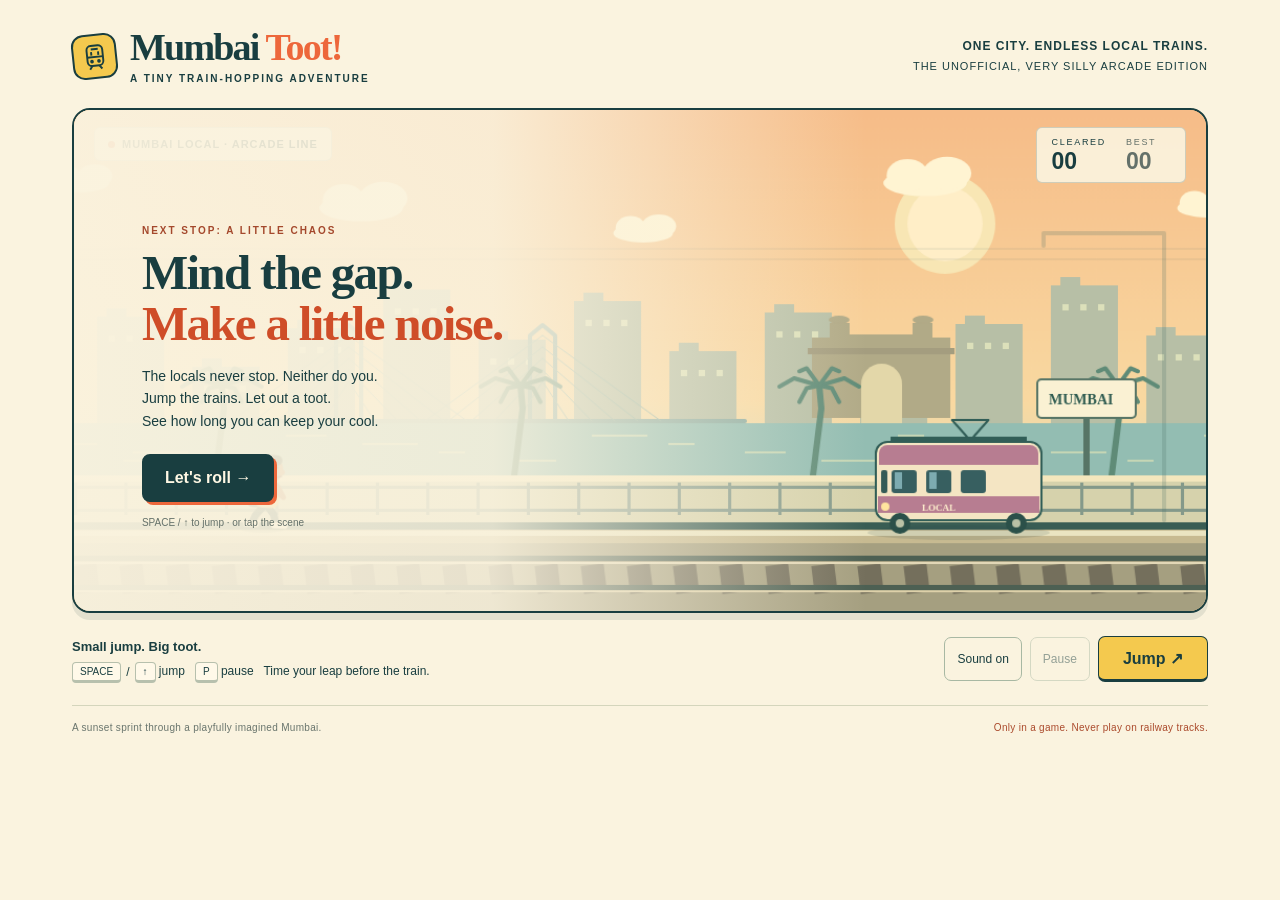
==== Mumbai-Toot.html @ 5367c773 "Publish Mumbai Toot browser game" ====
<!doctype html>
<html lang="en"><head><meta charset="utf-8"><meta name="viewport" content="width=device-width,initial-scale=1,viewport-fit=cover"><meta name="theme-color" content="#193e40"><title>Mumbai Toot! — A tiny train-hopping adventure</title><style>:root{--ink:#193e40;--paper:#faf3df;--orange:#ed673b;--muted:#64716a;--line:#d4d5bc}*{box-sizing:border-box}body{margin:0;background:var(--paper);color:var(--ink);font-family:Trebuchet MS,Arial,sans-serif}button{font:inherit;cursor:pointer;touch-action:manipulation}button:focus-visible,canvas:focus-visible{outline:3px solid #e35426;outline-offset:4px}.shell{max-width:1200px;margin:auto;padding:28px 32px 22px}.masthead{display:flex;align-items:center;justify-content:space-between;gap:20px;margin-bottom:24px}.brand{display:flex;align-items:center;gap:13px}.brand-icon{width:45px;height:45px;border:2px solid var(--ink);border-radius:12px;display:grid;place-items:center;transform:rotate(-6deg);background:#f4c94e}.brand-icon svg{width:28px;height:28px}h1{font:900 clamp(26px,3vw,38px)/1 Georgia,serif;letter-spacing:-1.8px;margin:0}h1 span{color:var(--orange)}.eyebrow{font-size:10px;letter-spacing:2px;font-weight:bold;margin:7px 0 0;text-transform:uppercase}.edition{text-align:right;font-size:11px;letter-spacing:1px;line-height:1.7}.edition strong{display:block;font-size:12px}.stage{position:relative;overflow:hidden;border:2px solid var(--ink);border-radius:18px;background:#f8c994;box-shadow:0 7px 0 #193e401a;aspect-ratio:1080/480;isolation:isolate}canvas{width:100%;height:100%;display:block;touch-action:none}.hud{position:absolute;inset:17px 20px auto;display:flex;align-items:start;justify-content:space-between;gap:10px;pointer-events:none}.route{font-size:11px;font-weight:bold;letter-spacing:1px;background:#faf3dfe8;border:1px solid #193e4030;border-radius:6px;padding:10px 13px}.dot{display:inline-block;width:7px;height:7px;border-radius:50%;background:#e6663b;margin-right:7px}.scores{display:flex;gap:20px;background:#faf3dfe8;padding:9px 15px;border:1px solid #193e4030;border-radius:6px}.scores div{display:grid;gap:3px;min-width:44px}.scores small{font-size:9px;letter-spacing:1.7px}.scores b{font:800 23px/1 Trebuchet MS,sans-serif;font-variant-numeric:tabular-nums}.scores .best{color:#64716a}.overlay{position:absolute;inset:0;display:flex;align-items:center;padding:65px 6% 30px;background:linear-gradient(90deg,#faf3dff2 0%,#faf3dfdb 37%,#faf3df00 70%)}.overlay[hidden]{display:none}.intro{max-width:450px}.kicker{font-size:10px;letter-spacing:2px;font-weight:bold;text-transform:uppercase;color:#a4482c;margin:0 0 12px}.intro h2{font:900 clamp(26px,4.1vw,49px)/1.04 Georgia,serif;letter-spacing:-1.7px;margin:0 0 15px}.intro h2 em{font-style:normal;color:#cf4d28}.intro p{font-size:14px;line-height:1.6;max-width:305px;margin:0 0 22px}.primary{border:2px solid var(--ink);color:#fff8e4;background:var(--ink);padding:13px 21px;border-radius:8px;font-weight:bold;box-shadow:3px 3px 0 #ed673b;min-height:48px}.primary:hover{background:#285558;transform:translateY(-1px)}.primary:active{transform:translate(2px,2px);box-shadow:1px 1px 0 #ed673b}.hint{font-size:10px!important;color:#64716a;margin:13px 0 0!important}.below{display:flex;justify-content:space-between;align-items:center;gap:16px;margin-top:22px}.how{font-size:12px;line-height:1.9}.how strong{font-size:13px}.keys{display:inline-flex;gap:5px;align-items:center}kbd{font:10px Trebuchet MS,sans-serif;background:#fff9e9;border:1px solid #b7c0ad;border-bottom-width:3px;border-radius:4px;padding:3px 7px}.controls{display:flex;gap:8px;align-items:center}.utility{border:1px solid #a8b8a3;background:transparent;color:var(--ink);border-radius:7px;padding:10px 12px;min-height:44px;font-size:12px}.utility:hover{background:#e7e8d3}button:disabled{opacity:.45;cursor:default}.jump{padding:11px 24px;border:1px solid var(--ink);border-bottom-width:3px;background:#f4c94e;border-radius:7px;min-height:46px;color:var(--ink);font-weight:bold}.jump:active{border-bottom-width:1px;transform:translateY(2px)}footer{display:flex;justify-content:space-between;border-top:1px solid var(--line);padding-top:16px;margin-top:22px;color:#69756d;font-size:10px;letter-spacing:.3px}#announcement{position:absolute;left:-9999px}.badge{color:#ab4b2d}.mobile-note{display:none}@media(max-width:650px){.shell{padding:18px 13px}.masthead{margin-bottom:17px}.edition{display:none}.brand-icon{width:36px;height:36px}.stage{aspect-ratio:1080/680;border-radius:12px}.hud{inset:9px 10px auto}.route{font-size:8px;padding:7px}.scores{gap:9px;padding:6px 8px}.scores small{font-size:7px}.scores b{font-size:17px}.scores div{min-width:28px}.intro h2{font-size:26px;letter-spacing:-1px;margin-bottom:8px}.intro p{font-size:11px;max-width:210px;line-height:1.4;margin-bottom:10px}.overlay{padding:48px 5% 15px}.kicker{font-size:8px;margin-bottom:6px}.primary{padding:8px 13px;min-height:44px;font-size:12px}.hint{display:none}.below{align-items:flex-start;flex-direction:column;margin-top:17px;gap:11px}.controls{width:100%}.jump{margin-left:auto}.how{font-size:11px}.how strong{font-size:12px}.mobile-note{display:inline}footer{line-height:1.7;gap:18px;margin-top:17px}.eyebrow{font-size:8px}}@media(max-height:520px) and (orientation:landscape){.shell{padding:10px 20px}.masthead{display:none}.stage{max-height:calc(100dvh - 87px);width:auto;aspect-ratio:1080/480;margin:auto}.below{margin-top:9px}.how{font-size:10px}footer{display:none}}</style></head>
<body><main class="shell">
<header class="masthead"><div class="brand"><div class="brand-icon" aria-hidden="true"><svg viewBox="0 0 32 32" fill="none" stroke="currentColor" stroke-width="2.2"><rect x="7" y="3" width="18" height="23" rx="5"/><path d="M7 16h18M12 26l-3 4m11-4 3 4M12 7h8M12 10v4m8-4v4"/><circle cx="12" cy="21" r="1"/><circle cx="20" cy="21" r="1"/></svg></div><div><h1>Mumbai <span>Toot!</span></h1><p class="eyebrow">A tiny train-hopping adventure</p></div></div><div class="edition"><strong>ONE CITY. ENDLESS LOCAL TRAINS.</strong>THE UNOFFICIAL, VERY SILLY ARCADE EDITION</div></header>
<section class="stage" aria-label="Mumbai Toot game"><canvas id="game" width="1080" height="480" tabindex="0" aria-label="Side-scrolling game. Press Space or Up to jump over incoming trains. P pauses."></canvas>
<div class="hud"><div class="route"><span class="dot"></span>MUMBAI LOCAL · ARCADE LINE</div><div class="scores"><div><small>CLEARED</small><b id="score">00</b></div><div class="best"><small>BEST</small><b id="best">00</b></div></div></div>
<div class="overlay" id="overlay"><div class="intro"><div class="kicker" id="kicker">Next stop: a little chaos</div><h2 id="heading">Mind the gap.<br><em>Make a little noise.</em></h2><p id="message">The locals never stop. Neither do you.<br>Jump the trains. Let out a toot.<br>See how long you can keep your cool.</p><button id="start" class="primary">Let's roll →</button><p class="hint">SPACE / ↑ to jump · or tap the scene</p></div></div></section>
<div class="below"><div class="how"><strong>Small jump. Big toot.</strong><br><span class="keys"><kbd>SPACE</kbd> / <kbd>↑</kbd></span> jump &nbsp; <kbd>P</kbd> pause &nbsp; <span class="mobile-note">Tap to play. </span>Time your leap before the train.</div><div class="controls"><button id="sound" class="utility" aria-pressed="true">Sound on</button><button id="pause" class="utility" disabled>Pause</button><button id="jump" class="jump">Jump ↗</button></div></div>
<footer><span>A sunset sprint through a playfully imagined Mumbai.</span><span class="badge">Only in a game. Never play on railway tracks.</span></footer><p id="announcement" aria-live="polite"></p>
</main><script id="engine">var MumbaiEngine = (() => {
  const GROUND = 400;
  function create(){return {mode:'ready',y:GROUND,vy:0,time:0,distance:0,speed:360,trains:[],spawn:0.7,cleared:0,jumps:0};}
  function start(s){Object.assign(s,create(),{mode:'playing'});}
  function jump(s){if(s.mode!=='playing'||s.y<GROUND)return false;s.vy=-800;s.y=GROUND-0.01;s.jumps++;return true;}
  function pause(s){if(s.mode==='playing')s.mode='paused';else if(s.mode==='paused')s.mode='playing';}
  function step(s,dt,rng=Math.random){
    if(s.mode!=='playing')return;
    dt=Math.min(0.1,Math.max(0,dt));
    while(dt>0&&s.mode==='playing'){
      const d=Math.min(dt,1/120);dt-=d;s.time+=d;s.speed=Math.min(580,360+s.time*2.5);s.distance+=s.speed*d;
      s.vy+=1900*d;s.y=Math.min(GROUND,s.y+s.vy*d);if(s.y===GROUND)s.vy=0;
      s.spawn-=d;if(s.spawn<=0){s.trains.push({x:1130,w:128+rng()*22,h:82,passed:false,tint:Math.floor(rng()*3)});s.spawn=1.6+rng()*0.65;}
      for(const t of s.trains){t.x-=s.speed*d;
        if(t.x+10<195&&t.x+t.w-10>166&&s.y-8>GROUND-t.h&&s.y-48<GROUND-4){s.mode='over';break;}
        if(!t.passed&&t.x+t.w<164){t.passed=true;s.cleared++;}
      }
      s.trains=s.trains.filter(t=>t.x+t.w>-60);
    }
  }
  return {GROUND,create,start,jump,pause,step};
})();</script><script>'use strict';
(() => {
const $=id=>document.getElementById(id),canvas=$('game'),ctx=canvas.getContext('2d'),E=MumbaiEngine,s=E.create();
let best=0,sound=true,audio=null,last=0,clock=0,tootAge=10,lastScore=0;
try{best=Math.max(0,Number(localStorage.getItem('mumbai-toot-best'))||0);sound=localStorage.getItem('mumbai-toot-sound')!=='off';}catch{}
$('best').textContent=String(best).padStart(2,'0');
function rr(x,y,w,h,r,fill,stroke){ctx.beginPath();ctx.roundRect(x,y,w,h,r);if(fill){ctx.fillStyle=fill;ctx.fill();}if(stroke){ctx.strokeStyle=stroke;ctx.lineWidth=2;ctx.stroke();}}
function rect(x,y,w,h,c){ctx.fillStyle=c;ctx.fillRect(x,y,w,h);}
function line(p,c,w=2){ctx.beginPath();ctx.moveTo(...p[0]);for(let i=1;i<p.length;i++)ctx.lineTo(...p[i]);ctx.strokeStyle=c;ctx.lineWidth=w;ctx.lineCap='round';ctx.lineJoin='round';ctx.stroke();}
function ellipse(x,y,rx,ry,c){ctx.fillStyle=c;ctx.beginPath();ctx.ellipse(x,y,rx,ry,0,0,Math.PI*2);ctx.fill();}
function text(str,x,y,size,c,font='Trebuchet MS'){ctx.font=`bold ${size}px ${font}`;ctx.fillStyle=c;ctx.fillText(str,x,y);}
function soundUI(){$('sound').textContent=sound?'Sound on':'Sound off';$('sound').setAttribute('aria-pressed',String(sound));}soundUI();
function unlock(){if(!sound)return;try{audio=audio||new(window.AudioContext||window.webkitAudioContext)();if(audio.state==='suspended')audio.resume().catch(()=>{});}catch{}}
function beep(kind){if(!sound)return;unlock();if(!audio)return;try{const n=audio.currentTime,o=audio.createOscillator(),g=audio.createGain();o.connect(g);g.connect(audio.destination);
if(kind==='jump'){o.type='triangle';o.frequency.setValueAtTime(310+Math.random()*80,n);o.frequency.exponentialRampToValueAtTime(105,n+.17);o.frequency.setValueAtTime(160,n+.18);o.frequency.exponentialRampToValueAtTime(75,n+.26);g.gain.setValueAtTime(.0001,n);g.gain.exponentialRampToValueAtTime(.23,n+.018);g.gain.exponentialRampToValueAtTime(.0001,n+.29);o.start(n);o.stop(n+.3);}else{o.type='sine';o.frequency.setValueAtTime(kind==='score'?640:180,n);o.frequency.exponentialRampToValueAtTime(kind==='score'?960:60,n+.16);g.gain.setValueAtTime(.1,n);g.gain.exponentialRampToValueAtTime(.0001,n+.2);o.start(n);o.stop(n+.21);}}catch{}}
function showOverlay(kind){const ready=kind==='ready',paused=kind==='paused';$('overlay').hidden=false;$('kicker').textContent=ready?'Next stop: a little chaos':paused?'Taking a breather':'That was a close commute';$('heading').innerHTML=ready?'Mind the gap.<br><em>Make a little noise.</em>':paused?'Hold that <em>toot.</em>':'End of the <em>line!</em>';$('message').innerHTML=ready?'The locals never stop. Neither do you.<br>Jump the trains. Let out a toot.<br>See how long you can keep your cool.':paused?'Your train-hopping adventure is paused.<br>Ready when you are.':`You cleared <strong>${s.cleared}</strong> train${s.cleared===1?'':'s'}. ${s.cleared&&s.cleared>=best?'A new personal best!':'There’s always another local.'}<br>Try jumping just before the train reaches you.`;$('start').textContent=ready?"Let's roll →":paused?'Keep rolling →':'One more ride ↻';}
function sync(){$('pause').disabled=s.mode==='ready'||s.mode==='over';$('pause').textContent=s.mode==='paused'?'Resume':'Pause';$('jump').disabled=s.mode==='paused';if(s.mode==='playing')$('overlay').hidden=true;else showOverlay(s.mode);$('score').textContent=String(s.cleared).padStart(2,'0');}
function start(){unlock();E.start(s);tootAge=10;lastScore=0;sync();$('announcement').textContent='Run started. Jump over the trains.';canvas.focus({preventScroll:true});}
function jump(){unlock();if(s.mode==='ready'||s.mode==='over'){start();return;}if(E.jump(s)){tootAge=0;beep('jump');}}
function pause(){E.pause(s);sync();}
$('start').addEventListener('click',()=>{if(s.mode==='paused'){pause();canvas.focus({preventScroll:true});}else start();});
$('jump').addEventListener('pointerdown',e=>{e.preventDefault();jump();});$('jump').addEventListener('click',e=>{if(e.detail===0)jump();});
canvas.addEventListener('pointerdown',e=>{e.preventDefault();jump();canvas.focus({preventScroll:true});});$('pause').addEventListener('click',pause);
$('sound').addEventListener('click',()=>{sound=!sound;soundUI();if(sound){unlock();beep('score');}try{localStorage.setItem('mumbai-toot-sound',sound?'on':'off');}catch{}});
document.addEventListener('keydown',e=>{if(e.target.closest?.('button'))return;if(['Space','ArrowUp','KeyW'].includes(e.code)){e.preventDefault();if(!e.repeat)jump();}else if(['KeyP','Escape'].includes(e.code)&&!e.repeat){e.preventDefault();pause();}});
document.addEventListener('visibilitychange',()=>{if(document.hidden&&s.mode==='playing'){E.pause(s);sync();}});window.addEventListener('blur',()=>{if(s.mode==='playing'){E.pause(s);sync();}});
function cloud(x,y,k){ctx.save();ctx.translate(x,y);ctx.scale(k,k);ellipse(0,0,38,12,'#fff4d2');ellipse(20,-9,22,15,'#fff4d2');ellipse(-16,-7,19,15,'#fff4d2');ctx.restore();}
function skyline(offset){const wash=ctx.createLinearGradient(0,0,0,400);wash.addColorStop(0,'#f6bc88');wash.addColorStop(.7,'#f9d9a1');wash.addColorStop(1,'#d2dbc2');rect(0,0,1080,480,wash);ellipse(831,109,48,48,'#f8e6b4');ellipse(831,109,36,36,'#ffeec7');
for(let i=0;i<5;i++)cloud(((i*269+115-offset*.025)%1400+1400)%1400-110,70+(i%3)*24,.75+(i%2)*.3);
for(let i=-1;i<18;i++){const x=((i*91-offset*.11)%1600+1600)%1600-160,h=55+((i+20)*37%85);rect(x,302-h,64,h,'#b7bfa6');rect(x+9,294-h,19,9,'#b7bfa6');for(let j=0;j<3;j++)rect(x+11+j*17,320-h,6,6,'#dce0ba');}
// Gateway-inspired silhouette beside the sea.
const gx=704-(offset*.055%1500);ctx.fillStyle='#b1aa87';ctx.beginPath();ctx.moveTo(gx,295);ctx.lineTo(gx,218);ctx.lineTo(gx+17,218);ctx.lineTo(gx+17,204);ctx.lineTo(gx+36,204);ctx.lineTo(gx+36,215);ctx.lineTo(gx+96,215);ctx.lineTo(gx+96,204);ctx.lineTo(gx+115,204);ctx.lineTo(gx+115,218);ctx.lineTo(gx+132,218);ctx.lineTo(gx+132,295);ctx.closePath();ctx.fill();rr(gx+47,243,39,62,[20,20,0,0],'#e3d7a9');rect(gx-4,228,140,6,'#a49d7f');ellipse(gx+26,201,10,4,'#b1aa87');ellipse(gx+106,201,10,4,'#b1aa87');
// Sea Link-inspired cable bridge in the distant scenery.
const bx=80-(offset*.07%1500);line([[bx,298],[bx+560,298]],'#8baba1',4);for(const tx of [bx+170,bx+355]){line([[tx,297],[tx,216],[tx+12,206],[tx+24,216],[tx+24,297]],'#8baba1',4);for(let j=0;j<5;j++)line([[tx+12,216+j*11],[tx-100+j*22,298]],'#98b5a5',1);for(let j=0;j<5;j++)line([[tx+12,216+j*11],[tx+125-j*22,298]],'#98b5a5',1);}
rect(0,300,1080,52,'#93bdb2');for(let i=0;i<20;i++){const x=((i*73-offset*.15)%1250+1250)%1250-90;rect(x,311+(i%4)*8,25+(i%3)*14,2,'#c5d6b5');}
for(let i=0;i<5;i++){const x=((i*285-offset*.25)%1550+1550)%1550-150;line([[x,350],[x+8,286],[x+6,264]],'#5f8b77',6);for(let j=0;j<6;j++){const a=j*Math.PI/3;line([[x+6,264],[x+6+Math.cos(a)*24,257+Math.sin(a)*11],[x+6+Math.cos(a)*38,265+Math.sin(a)*17]],'#5f8b77',4);}}
rect(0,350,1080,45,'#d6d2ac');rect(0,350,1080,6,'#f4e7bd');for(let i=-1;i<30;i++){const x=i*48-(offset*.65%48);rect(x,357,3,31,'#84998a');}rect(0,360,1080,3,'#84998a');rect(0,382,1080,3,'#84998a');const sx=((950-offset*.45)%1700+1700)%1700;rect(sx+13,280,6,70,'#577566');rr(sx-31,258,94,37,4,'#faf1d3','#577566');text('MUMBAI',sx-20,282,14,'#315d52');
const pole=((1040-offset*.55)%1300+1300)%1300;line([[pole,393],[pole,118],[pole-115,118],[pole-115,130]],'#486f6538',4);line([[0,133],[1080,133]],'#486f6528',1);line([[0,143],[1080,143]],'#486f6528',1);
rect(0,395,1080,85,'#c7ba91');rect(0,395,1080,7,'#395d54');rect(0,403,1080,5,'#eae4c1');rect(0,415,1080,65,'#a59f80');for(let i=-1;i<32;i++){const x=i*44-(offset%44);ctx.save();ctx.translate(x,442);ctx.rotate(-.12);rect(0,-5,22,27,'#746f5c');ctx.restore();}rect(0,427,1080,5,'#4d6053');rect(0,433,1080,2,'#e2d7b6');rect(0,455,1080,5,'#4d6053');rect(0,460,1080,2,'#ddd0a9');}
function train(t){const x=t.x,w=t.w,y=400-t.h,c=['#b77d91','#4b8d86','#d98b46'][t.tint||0];ellipse(x+w/2,405,w*.55,7,'#193e4020');rr(x,y,w,t.h-7,11,'#f4e5c3','#315e57');rr(x+3,y+3,w-6,19,[8,8,0,0],c);rect(x+2,y+52,w-4,16,c);for(let i=0;i<3;i++)rr(x+15+i*33,y+27,24,22,3,'#375f60');rect(x+18,y+29,7,16,'#7dabb0');rect(x+51,y+29,7,16,'#7dabb0');rr(x+5,y+27,6,22,2,'#345b56');ellipse(x+9,y+62,4,4,'#ffe49e');rect(x+14,y-5,w-28,5,'#315e57');line([[x+w*.55,y-5],[x+w*.46,y-21],[x+w*.68,y-21],[x+w*.59,y-5]],'#315e57',2);for(const xx of [x+23,x+w-24]){ellipse(xx,396,10,10,'#2b5049');ellipse(xx,396,4,4,'#b9c1a6');}text('LOCAL',x+44,y+66,9,'#fff0ce');}
function player(){const air=s.y<399.9,run=s.mode==='playing'?Math.sin(s.time*19):Math.sin(clock*3)*.2;ellipse(180,401,air?14:22,4,air?'#193e4018':'#193e4033');ctx.save();ctx.translate(180,s.y);ctx.rotate(air?-.13:.06);line([[0,-21],[-8-(air?7:run*8),-11],[-11-(air?9:run*10),-3]],'#244b4b',7);line([[3,-21],[10+(air?6:run*8),-13],[13+(air?3:run*11),-3]],'#244b4b',7);rr(-19-(air?9:run*10),-6,15,6,3,'#fff5d7');rr(8+(air?3:run*11),-6,16,6,3,'#fff5d7');rr(-16,-43,13,23,5,'#417c70','#244f49');rr(-9,-43,23,24,7,'#f2b43f');line([[8,-38],[air?19:18,-30],[air?25:12,-40]],'#ab6641',5);line([[-5,-38],[-15,-28],[-20,-32]],'#ab6641',5);ctx.fillStyle='#e05b39';ctx.beginPath();ctx.moveTo(-5,-44);ctx.lineTo(-29-Math.sin(clock*15)*3,-49);ctx.lineTo(-23,-39);ctx.closePath();ctx.fill();rr(-6,-47,14,6,2,'#e05b39');ellipse(4,-56,12,13,'#b9764a');ellipse(14,-54,4,3,'#b9764a');rr(-8,-70,23,10,5,'#273f3a');rect(-8,-62,7,7,'#273f3a');ellipse(10,-58,1.5,1.8,'#213f39');line([[11,-49],[15,-50]],'#753e2d',1.5);ctx.restore();
if(tootAge<.55){ctx.save();ctx.globalAlpha=1-tootAge/.55;const x=118-tootAge*35,y=s.y-31-tootAge*45;for(let i=0;i<3;i++)ellipse(x-i*11,y+i*6,9+i*2,7+i*2,'#f0cf7b');ctx.translate(x-42,y-23);ctx.rotate(-.16);text('toot!',0,0,23,'#ba4c2e','Georgia');ctx.restore();}}
function draw(){ctx.clearRect(0,0,1080,480);skyline(s.distance);if(s.mode==='ready')train({x:765,w:158,h:82,tint:0});for(const t of s.trains)train(t);player();if(s.mode==='playing'&&s.trains.some(t=>t.x>1000)){rr(1011,211,43,29,5,'#f8edcc');text('←',1020,233,24,'#b14f30');}if(s.mode==='over')text('OOPS!',144,s.y-91,22,'#ac482c','Georgia');}
function frame(now){const dt=last?Math.min((now-last)/1000,.05):0;last=now;const prev=s.mode;if(s.mode!=='paused'){clock+=dt;tootAge+=dt;}E.step(s,dt);if(s.cleared!==lastScore){lastScore=s.cleared;$('score').textContent=String(s.cleared).padStart(2,'0');beep('score');}if(prev==='playing'&&s.mode==='over'){beep('crash');if(s.cleared>best){best=s.cleared;$('best').textContent=String(best).padStart(2,'0');try{localStorage.setItem('mumbai-toot-best',String(best));}catch{}}sync();$('announcement').textContent=`Run over. ${s.cleared} trains cleared. Play again to retry.`;}draw();requestAnimationFrame(frame);}
window.mumbaiToot={snapshot:()=>({...s,trains:s.trains.map(t=>({...t})),best,sound,audioState:audio?.state||'not-started'})};sync();requestAnimationFrame(frame);
})();</script></body></html>
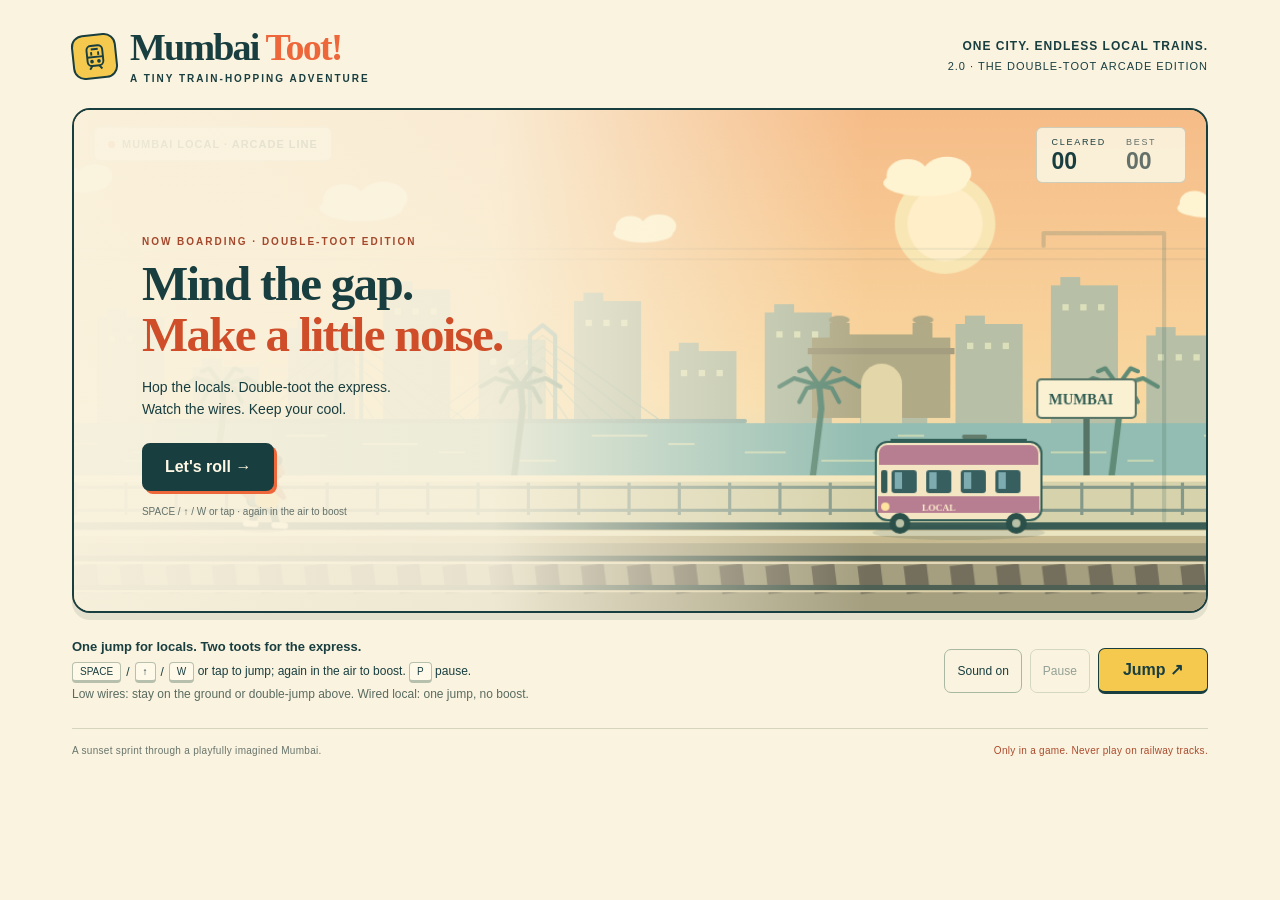
==== commit 90f6ad46: "[verified] feat: add double toots, live wires and long express trains" ====
--- a/Mumbai-Toot.html
+++ b/Mumbai-Toot.html
@@ -1,38 +1,97 @@
 <!doctype html>
-<html lang="en"><head><meta charset="utf-8"><meta name="viewport" content="width=device-width,initial-scale=1,viewport-fit=cover"><meta name="theme-color" content="#193e40"><title>Mumbai Toot! — A tiny train-hopping adventure</title><style>:root{--ink:#193e40;--paper:#faf3df;--orange:#ed673b;--muted:#64716a;--line:#d4d5bc}*{box-sizing:border-box}body{margin:0;background:var(--paper);color:var(--ink);font-family:Trebuchet MS,Arial,sans-serif}button{font:inherit;cursor:pointer;touch-action:manipulation}button:focus-visible,canvas:focus-visible{outline:3px solid #e35426;outline-offset:4px}.shell{max-width:1200px;margin:auto;padding:28px 32px 22px}.masthead{display:flex;align-items:center;justify-content:space-between;gap:20px;margin-bottom:24px}.brand{display:flex;align-items:center;gap:13px}.brand-icon{width:45px;height:45px;border:2px solid var(--ink);border-radius:12px;display:grid;place-items:center;transform:rotate(-6deg);background:#f4c94e}.brand-icon svg{width:28px;height:28px}h1{font:900 clamp(26px,3vw,38px)/1 Georgia,serif;letter-spacing:-1.8px;margin:0}h1 span{color:var(--orange)}.eyebrow{font-size:10px;letter-spacing:2px;font-weight:bold;margin:7px 0 0;text-transform:uppercase}.edition{text-align:right;font-size:11px;letter-spacing:1px;line-height:1.7}.edition strong{display:block;font-size:12px}.stage{position:relative;overflow:hidden;border:2px solid var(--ink);border-radius:18px;background:#f8c994;box-shadow:0 7px 0 #193e401a;aspect-ratio:1080/480;isolation:isolate}canvas{width:100%;height:100%;display:block;touch-action:none}.hud{position:absolute;inset:17px 20px auto;display:flex;align-items:start;justify-content:space-between;gap:10px;pointer-events:none}.route{font-size:11px;font-weight:bold;letter-spacing:1px;background:#faf3dfe8;border:1px solid #193e4030;border-radius:6px;padding:10px 13px}.dot{display:inline-block;width:7px;height:7px;border-radius:50%;background:#e6663b;margin-right:7px}.scores{display:flex;gap:20px;background:#faf3dfe8;padding:9px 15px;border:1px solid #193e4030;border-radius:6px}.scores div{display:grid;gap:3px;min-width:44px}.scores small{font-size:9px;letter-spacing:1.7px}.scores b{font:800 23px/1 Trebuchet MS,sans-serif;font-variant-numeric:tabular-nums}.scores .best{color:#64716a}.overlay{position:absolute;inset:0;display:flex;align-items:center;padding:65px 6% 30px;background:linear-gradient(90deg,#faf3dff2 0%,#faf3dfdb 37%,#faf3df00 70%)}.overlay[hidden]{display:none}.intro{max-width:450px}.kicker{font-size:10px;letter-spacing:2px;font-weight:bold;text-transform:uppercase;color:#a4482c;margin:0 0 12px}.intro h2{font:900 clamp(26px,4.1vw,49px)/1.04 Georgia,serif;letter-spacing:-1.7px;margin:0 0 15px}.intro h2 em{font-style:normal;color:#cf4d28}.intro p{font-size:14px;line-height:1.6;max-width:305px;margin:0 0 22px}.primary{border:2px solid var(--ink);color:#fff8e4;background:var(--ink);padding:13px 21px;border-radius:8px;font-weight:bold;box-shadow:3px 3px 0 #ed673b;min-height:48px}.primary:hover{background:#285558;transform:translateY(-1px)}.primary:active{transform:translate(2px,2px);box-shadow:1px 1px 0 #ed673b}.hint{font-size:10px!important;color:#64716a;margin:13px 0 0!important}.below{display:flex;justify-content:space-between;align-items:center;gap:16px;margin-top:22px}.how{font-size:12px;line-height:1.9}.how strong{font-size:13px}.keys{display:inline-flex;gap:5px;align-items:center}kbd{font:10px Trebuchet MS,sans-serif;background:#fff9e9;border:1px solid #b7c0ad;border-bottom-width:3px;border-radius:4px;padding:3px 7px}.controls{display:flex;gap:8px;align-items:center}.utility{border:1px solid #a8b8a3;background:transparent;color:var(--ink);border-radius:7px;padding:10px 12px;min-height:44px;font-size:12px}.utility:hover{background:#e7e8d3}button:disabled{opacity:.45;cursor:default}.jump{padding:11px 24px;border:1px solid var(--ink);border-bottom-width:3px;background:#f4c94e;border-radius:7px;min-height:46px;color:var(--ink);font-weight:bold}.jump:active{border-bottom-width:1px;transform:translateY(2px)}footer{display:flex;justify-content:space-between;border-top:1px solid var(--line);padding-top:16px;margin-top:22px;color:#69756d;font-size:10px;letter-spacing:.3px}#announcement{position:absolute;left:-9999px}.badge{color:#ab4b2d}.mobile-note{display:none}@media(max-width:650px){.shell{padding:18px 13px}.masthead{margin-bottom:17px}.edition{display:none}.brand-icon{width:36px;height:36px}.stage{aspect-ratio:1080/680;border-radius:12px}.hud{inset:9px 10px auto}.route{font-size:8px;padding:7px}.scores{gap:9px;padding:6px 8px}.scores small{font-size:7px}.scores b{font-size:17px}.scores div{min-width:28px}.intro h2{font-size:26px;letter-spacing:-1px;margin-bottom:8px}.intro p{font-size:11px;max-width:210px;line-height:1.4;margin-bottom:10px}.overlay{padding:48px 5% 15px}.kicker{font-size:8px;margin-bottom:6px}.primary{padding:8px 13px;min-height:44px;font-size:12px}.hint{display:none}.below{align-items:flex-start;flex-direction:column;margin-top:17px;gap:11px}.controls{width:100%}.jump{margin-left:auto}.how{font-size:11px}.how strong{font-size:12px}.mobile-note{display:inline}footer{line-height:1.7;gap:18px;margin-top:17px}.eyebrow{font-size:8px}}@media(max-height:520px) and (orientation:landscape){.shell{padding:10px 20px}.masthead{display:none}.stage{max-height:calc(100dvh - 87px);width:auto;aspect-ratio:1080/480;margin:auto}.below{margin-top:9px}.how{font-size:10px}footer{display:none}}</style></head>
+<html lang="en"><head><meta charset="utf-8"><meta name="viewport" content="width=device-width,initial-scale=1,viewport-fit=cover"><meta name="theme-color" content="#193e40"><title>Mumbai Toot! 2.0 — Double-toot edition</title><style>:root{--ink:#193e40;--paper:#faf3df;--orange:#ed673b;--muted:#64716a;--line:#d4d5bc}*{box-sizing:border-box}body{margin:0;background:var(--paper);color:var(--ink);font-family:Trebuchet MS,Arial,sans-serif}button{font:inherit;cursor:pointer;touch-action:manipulation}button:focus-visible,canvas:focus-visible{outline:3px solid #e35426;outline-offset:4px}.shell{max-width:1200px;margin:auto;padding:28px 32px 22px}.masthead{display:flex;align-items:center;justify-content:space-between;gap:20px;margin-bottom:24px}.brand{display:flex;align-items:center;gap:13px}.brand-icon{width:45px;height:45px;border:2px solid var(--ink);border-radius:12px;display:grid;place-items:center;transform:rotate(-6deg);background:#f4c94e}.brand-icon svg{width:28px;height:28px}h1{font:900 clamp(26px,3vw,38px)/1 Georgia,serif;letter-spacing:-1.8px;margin:0}h1 span{color:var(--orange)}.eyebrow{font-size:10px;letter-spacing:2px;font-weight:bold;margin:7px 0 0;text-transform:uppercase}.edition{text-align:right;font-size:11px;letter-spacing:1px;line-height:1.7}.edition strong{display:block;font-size:12px}.stage{position:relative;overflow:hidden;border:2px solid var(--ink);border-radius:18px;background:#f8c994;box-shadow:0 7px 0 #193e401a;aspect-ratio:1080/480;isolation:isolate}canvas{width:100%;height:100%;display:block;touch-action:none}.hud{position:absolute;inset:17px 20px auto;display:flex;align-items:start;justify-content:space-between;gap:10px;pointer-events:none}.route{font-size:11px;font-weight:bold;letter-spacing:1px;background:#faf3dfe8;border:1px solid #193e4030;border-radius:6px;padding:10px 13px}.dot{display:inline-block;width:7px;height:7px;border-radius:50%;background:#e6663b;margin-right:7px}.scores{display:flex;gap:20px;background:#faf3dfe8;padding:9px 15px;border:1px solid #193e4030;border-radius:6px}.scores div{display:grid;gap:3px;min-width:44px}.scores small{font-size:9px;letter-spacing:1.7px}.scores b{font:800 23px/1 Trebuchet MS,sans-serif;font-variant-numeric:tabular-nums}.scores .best{color:#64716a}.overlay{position:absolute;inset:0;display:flex;align-items:center;padding:65px 6% 30px;background:linear-gradient(90deg,#faf3dff2 0%,#faf3dfdb 37%,#faf3df00 70%)}.overlay[hidden]{display:none}.intro{max-width:450px}.kicker{font-size:10px;letter-spacing:2px;font-weight:bold;text-transform:uppercase;color:#a4482c;margin:0 0 12px}.intro h2{font:900 clamp(26px,4.1vw,49px)/1.04 Georgia,serif;letter-spacing:-1.7px;margin:0 0 15px}.intro h2 em{font-style:normal;color:#cf4d28}.intro p{font-size:14px;line-height:1.6;max-width:305px;margin:0 0 22px}.primary{border:2px solid var(--ink);color:#fff8e4;background:var(--ink);padding:13px 21px;border-radius:8px;font-weight:bold;box-shadow:3px 3px 0 #ed673b;min-height:48px}.primary:hover{background:#285558;transform:translateY(-1px)}.primary:active{transform:translate(2px,2px);box-shadow:1px 1px 0 #ed673b}.hint{font-size:10px!important;color:#64716a;margin:13px 0 0!important}.below{display:flex;justify-content:space-between;align-items:center;gap:16px;margin-top:22px}.how{font-size:12px;line-height:1.9}.how strong{font-size:13px}.keys{display:inline-flex;gap:5px;align-items:center}kbd{font:10px Trebuchet MS,sans-serif;background:#fff9e9;border:1px solid #b7c0ad;border-bottom-width:3px;border-radius:4px;padding:3px 7px}.controls{display:flex;gap:8px;align-items:center}.utility{border:1px solid #a8b8a3;background:transparent;color:var(--ink);border-radius:7px;padding:10px 12px;min-height:44px;font-size:12px}.utility:hover{background:#e7e8d3}button:disabled{opacity:.45;cursor:default}.jump{padding:11px 24px;border:1px solid var(--ink);border-bottom-width:3px;background:#f4c94e;border-radius:7px;min-height:46px;color:var(--ink);font-weight:bold}.jump:active{border-bottom-width:1px;transform:translateY(2px)}footer{display:flex;justify-content:space-between;border-top:1px solid var(--line);padding-top:16px;margin-top:22px;color:#69756d;font-size:10px;letter-spacing:.3px}#announcement{position:absolute;left:-9999px}.badge{color:#ab4b2d}.mobile-note{display:none}@media(max-width:650px){.shell{padding:18px 13px}.masthead{margin-bottom:17px}.edition{display:none}.brand-icon{width:36px;height:36px}.stage{aspect-ratio:1080/680;border-radius:12px}.hud{inset:9px 10px auto}.route{font-size:8px;padding:7px}.scores{gap:9px;padding:6px 8px}.scores small{font-size:7px}.scores b{font-size:17px}.scores div{min-width:28px}.intro h2{font-size:26px;letter-spacing:-1px;margin-bottom:8px}.intro p{font-size:11px;max-width:210px;line-height:1.4;margin-bottom:10px}.overlay{padding:48px 5% 15px}.kicker{font-size:8px;margin-bottom:6px}.primary{padding:8px 13px;min-height:44px;font-size:12px}.hint{display:none}.below{align-items:flex-start;flex-direction:column;margin-top:17px;gap:11px}.controls{width:100%}.jump{margin-left:auto}.how{font-size:11px}.how strong{font-size:12px}.mobile-note{display:inline}footer{line-height:1.7;gap:18px;margin-top:17px}.eyebrow{font-size:8px}}@media(max-height:520px) and (orientation:landscape){.shell{padding:10px 20px}.masthead{display:none}.stage{max-height:calc(100dvh - 87px);width:auto;aspect-ratio:1080/480;margin:auto}.below{margin-top:9px}.how{font-size:10px}footer{display:none}}
+/* Double-toot edition: quiet jump reserve, unmistakable advance notices. */
+.hazard{position:absolute;top:74px;left:50%;transform:translateX(-50%);max-width:94%;white-space:nowrap;padding:9px 15px;border:2px solid #693c2d;border-radius:6px;background:#ffedb8;color:#783621;font-size:11px;font-weight:bold;letter-spacing:1.2px;box-shadow:0 3px 0 #193e4015;pointer-events:none}.hazard[data-kind="express"]{background:#7b3441;color:#fff0cf;border-color:#4e3037}.hazard[hidden],.reserve[hidden]{display:none}.reserve{position:absolute;left:18px;bottom:13px;display:flex;align-items:center;gap:6px;padding:6px 9px;background:#faf3dfe8;border:1px solid #193e4030;border-radius:5px;color:#315d52;font-size:10px;pointer-events:none}.reserve-label{font-size:8px;letter-spacing:1px;margin-right:2px}.reserve i{width:9px;height:9px;border:1px solid #86632f;background:#efb541;border-radius:50%}.reserve[data-remaining="1"] i:nth-of-type(2),.reserve[data-remaining="0"] i{background:transparent;opacity:.4}#reserve-count{font-variant-numeric:tabular-nums}.hazard-guide{color:#596b60}.how{max-width:660px;text-wrap:pretty}.controls{flex-shrink:0}.intro p{max-width:330px}.intro{max-width:470px}
+@media(max-width:650px){.stage{min-height:220px}.hazard{top:52px;font-size:8px;letter-spacing:.5px;padding:6px 9px}.reserve{left:9px;bottom:9px;padding:5px 7px;font-size:9px;gap:5px}.reserve-label{font-size:7px}.reserve i{width:8px;height:8px}.intro{max-width:95%}.overlay{padding:52px 5% 12px;align-items:center}.intro p{max-width:255px;font-size:11px;line-height:1.35;margin-bottom:10px}.intro h2{font-size:clamp(21px,6.6vw,26px)}.kicker{letter-spacing:1px}.how{line-height:1.8}.hazard-guide{display:block;line-height:1.5;margin-top:4px}.controls .jump{min-width:110px}}
+@media(max-width:360px){.intro p{font-size:10px;max-width:235px}.intro h2{margin-bottom:6px}.kicker{font-size:7px;margin-bottom:5px}.primary{min-height:44px;padding:7px 12px}.route{letter-spacing:.2px}.scores{gap:6px}.hud{gap:5px}.overlay{padding-top:48px}}
+@media(max-height:520px) and (orientation:landscape){.overlay{padding:42px 5% 8px}.intro h2{font-size:25px;margin-bottom:6px}.intro p{font-size:11px;line-height:1.3;margin-bottom:8px}.kicker{font-size:8px;margin-bottom:5px}.hint{display:none}.primary{min-height:44px;padding:8px 13px}.hazard{top:55px;font-size:9px;padding:6px 10px}.how{line-height:1.5}.hazard-guide{display:none}}
+</style></head>
 <body><main class="shell">
-<header class="masthead"><div class="brand"><div class="brand-icon" aria-hidden="true"><svg viewBox="0 0 32 32" fill="none" stroke="currentColor" stroke-width="2.2"><rect x="7" y="3" width="18" height="23" rx="5"/><path d="M7 16h18M12 26l-3 4m11-4 3 4M12 7h8M12 10v4m8-4v4"/><circle cx="12" cy="21" r="1"/><circle cx="20" cy="21" r="1"/></svg></div><div><h1>Mumbai <span>Toot!</span></h1><p class="eyebrow">A tiny train-hopping adventure</p></div></div><div class="edition"><strong>ONE CITY. ENDLESS LOCAL TRAINS.</strong>THE UNOFFICIAL, VERY SILLY ARCADE EDITION</div></header>
-<section class="stage" aria-label="Mumbai Toot game"><canvas id="game" width="1080" height="480" tabindex="0" aria-label="Side-scrolling game. Press Space or Up to jump over incoming trains. P pauses."></canvas>
+<header class="masthead"><div class="brand"><div class="brand-icon" aria-hidden="true"><svg viewBox="0 0 32 32" fill="none" stroke="currentColor" stroke-width="2.2"><rect x="7" y="3" width="18" height="23" rx="5"/><path d="M7 16h18M12 26l-3 4m11-4 3 4M12 7h8M12 10v4m8-4v4"/><circle cx="12" cy="21" r="1"/><circle cx="20" cy="21" r="1"/></svg></div><div><h1>Mumbai <span>Toot!</span></h1><p class="eyebrow">A tiny train-hopping adventure</p></div></div><div class="edition"><strong>ONE CITY. ENDLESS LOCAL TRAINS.</strong>2.0 · THE DOUBLE-TOOT ARCADE EDITION</div></header>
+<section class="stage" aria-label="Mumbai Toot game"><canvas id="game" width="1080" height="480" tabindex="0" aria-label="Side-scrolling game. Space, Up, W or tap to jump. Press again in the air to boost. Jump once over wired locals, stay low under low wires, double jump over express trains. P or Escape pauses."></canvas>
 <div class="hud"><div class="route"><span class="dot"></span>MUMBAI LOCAL · ARCADE LINE</div><div class="scores"><div><small>CLEARED</small><b id="score">00</b></div><div class="best"><small>BEST</small><b id="best">00</b></div></div></div>
-<div class="overlay" id="overlay"><div class="intro"><div class="kicker" id="kicker">Next stop: a little chaos</div><h2 id="heading">Mind the gap.<br><em>Make a little noise.</em></h2><p id="message">The locals never stop. Neither do you.<br>Jump the trains. Let out a toot.<br>See how long you can keep your cool.</p><button id="start" class="primary">Let's roll →</button><p class="hint">SPACE / ↑ to jump · or tap the scene</p></div></div></section>
-<div class="below"><div class="how"><strong>Small jump. Big toot.</strong><br><span class="keys"><kbd>SPACE</kbd> / <kbd>↑</kbd></span> jump &nbsp; <kbd>P</kbd> pause &nbsp; <span class="mobile-note">Tap to play. </span>Time your leap before the train.</div><div class="controls"><button id="sound" class="utility" aria-pressed="true">Sound on</button><button id="pause" class="utility" disabled>Pause</button><button id="jump" class="jump">Jump ↗</button></div></div>
+<div id="hazard" class="hazard" hidden></div><div id="reserve" class="reserve" role="img" aria-label="2 of 2 jumps remaining" data-remaining="2" hidden><span class="reserve-label">TOOTS</span><i></i><i></i><span id="reserve-count">2/2</span></div>
+<div class="overlay" id="overlay"><div class="intro"><div class="kicker" id="kicker">Now boarding · Double-toot edition</div><h2 id="heading">Mind the gap.<br><em>Make a little noise.</em></h2><p id="message">Hop the locals. Double-toot the express.<br>Watch the wires. Keep your cool.</p><button id="start" class="primary">Let's roll →</button><p class="hint">SPACE / ↑ / W or tap · again in the air to boost</p></div></div></section>
+<div class="below"><div class="how"><strong>One jump for locals. Two toots for the express.</strong><br><span class="keys"><kbd>SPACE</kbd> / <kbd>↑</kbd> / <kbd>W</kbd></span> or tap to jump; again in the air to boost. <kbd>P</kbd> pause.<br><span class="hazard-guide">Low wires: stay on the ground or double-jump above. Wired local: one jump, no boost.</span></div><div class="controls"><button id="sound" class="utility" aria-pressed="true">Sound on</button><button id="pause" class="utility" disabled>Pause</button><button id="jump" class="jump">Jump ↗</button></div></div>
 <footer><span>A sunset sprint through a playfully imagined Mumbai.</span><span class="badge">Only in a game. Never play on railway tracks.</span></footer><p id="announcement" aria-live="polite"></p>
 </main><script id="engine">var MumbaiEngine = (() => {
   const GROUND = 400;
-  function create(){return {mode:'ready',y:GROUND,vy:0,time:0,distance:0,speed:360,trains:[],spawn:0.7,cleared:0,jumps:0};}
+  function create(){return {mode:'ready',y:GROUND,vy:0,time:0,distance:0,speed:360,trains:[],wires:[],spawn:0.7,cleared:0,jumps:0,jumpsUsed:0,warning:null,deathReason:null,encounters:0,expressCleared:0,wiresDodged:0};}
   function start(s){Object.assign(s,create(),{mode:'playing'});}
-  function jump(s){if(s.mode!=='playing'||s.y<GROUND)return false;s.vy=-800;s.y=GROUND-0.01;s.jumps++;return true;}
+  function jump(s){
+    if(s.mode!=='playing'||s.jumpsUsed>=2)return false;
+    s.vy=s.jumpsUsed===0?-800:Math.min(s.vy,-740);
+    s.y=Math.min(s.y,GROUND-0.01);s.jumpsUsed++;s.jumps++;return true;
+  }
   function pause(s){if(s.mode==='playing')s.mode='paused';else if(s.mode==='paused')s.mode='playing';}
+  // Encounters are isolated: low wires never demand a simultaneous train jump.
+  // Express length scales with its velocity, preserving the double-jump challenge.
+  function spawnEncounter(s,kind,rng=Math.random){
+    const express=kind==='express',speed=Math.min(950,s.speed*(express?1.95:1));
+    if(kind!=='low-wire')s.trains.push({x:1130,w:express?Math.round(speed*.8+36):128+rng()*22,h:82,kind:express?'express':'local',speed,tint:express?0:Math.floor(rng()*3),passed:false});
+    if(kind==='low-wire'||kind==='local-wires'){
+      const low=kind==='low-wire';
+      const base=low?[[0,156],[45,172],[95,216],[156,244],[210,222],[255,180],[300,151]]:[[0,88],[50,121],[115,145],[176,151],[240,119],[300,84]];
+      const paths=[base,base.map(([x,y])=>[x,y-14])];
+      if(low)paths.push([[67,178],[80,196],[71,218],[96,231]]);
+      s.wires.push({x:low?1130:1090,w:300,paths,kind:low?'low':'high',speed,passed:false});
+    }
+    s.warning=null;s.spawn=.45+rng()*.25;
+  }
+  function segmentHitsRect(ax,ay,bx,by,left,top,right,bottom){
+    let enter=0,exit=1;
+    for(const [a,delta,min,max] of [[ax,bx-ax,left,right],[ay,by-ay,top,bottom]]){
+      if(Math.abs(delta)<1e-9){if(a<min||a>max)return false;continue;}
+      let u=(min-a)/delta,v=(max-a)/delta;if(u>v)[u,v]=[v,u];
+      enter=Math.max(enter,u);exit=Math.min(exit,v);if(enter>exit)return false;
+    }
+    return true;
+  }
+  function wireHitsPlayer(s,wire){
+    if(wire.x>197||wire.x+wire.w<163)return false;
+    for(const path of wire.paths)for(let i=1;i<path.length;i++){
+      const a=path[i-1],b=path[i];
+      if(segmentHitsRect(wire.x+a[0],a[1],wire.x+b[0],b[1],163,s.y-67,197,s.y-5))return true;
+    }
+    return false;
+  }
   function step(s,dt,rng=Math.random){
     if(s.mode!=='playing')return;
-    dt=Math.min(0.1,Math.max(0,dt));
+    dt=Math.min(.1,Math.max(0,dt));
     while(dt>0&&s.mode==='playing'){
       const d=Math.min(dt,1/120);dt-=d;s.time+=d;s.speed=Math.min(580,360+s.time*2.5);s.distance+=s.speed*d;
-      s.vy+=1900*d;s.y=Math.min(GROUND,s.y+s.vy*d);if(s.y===GROUND)s.vy=0;
-      s.spawn-=d;if(s.spawn<=0){s.trains.push({x:1130,w:128+rng()*22,h:82,passed:false,tint:Math.floor(rng()*3)});s.spawn=1.6+rng()*0.65;}
-      for(const t of s.trains){t.x-=s.speed*d;
-        if(t.x+10<195&&t.x+t.w-10>166&&s.y-8>GROUND-t.h&&s.y-48<GROUND-4){s.mode='over';break;}
-        if(!t.passed&&t.x+t.w<164){t.passed=true;s.cleared++;}
+      s.vy+=1900*d;s.y=Math.min(GROUND,s.y+s.vy*d);if(s.y===GROUND){s.vy=0;s.jumpsUsed=0;}
+      for(const t of s.trains){
+        t.x-=(t.speed??s.speed)*d;
+        if(t.x+10<195&&t.x+t.w-10>166&&s.y-8>GROUND-t.h&&s.y-64<GROUND-4){s.mode='over';s.deathReason=t.kind==='express'?'express':'train';break;}
+        if(!t.passed&&t.x+t.w<164){t.passed=true;s.cleared++;if(t.kind==='express')s.expressCleared++;}
       }
-      s.trains=s.trains.filter(t=>t.x+t.w>-60);
+      if(s.mode!=='playing')break;
+      for(const wire of s.wires){
+        wire.x-=(wire.speed??s.speed)*d;
+        if(wireHitsPlayer(s,wire)){s.mode='over';s.deathReason='wire';break;}
+        if(!wire.passed&&wire.x+wire.w<164){wire.passed=true;s.wiresDodged++;}
+      }
+      s.trains=s.trains.filter(t=>t.x+t.w>-60);s.wires=s.wires.filter(w=>w.x+w.w>-60);
+      if(s.mode!=='playing')break;
+      if(s.warning){
+        s.warning.remaining-=d;if(s.warning.remaining<=0)spawnEncounter(s,s.warning.kind,rng);
+      }else if(!s.trains.length&&!s.wires.length){
+        s.spawn-=d;
+        if(s.spawn<=0){
+          const sequence=['local','local','low-wire','express','local-wires','local','low-wire','express'];
+          const kind=sequence[s.encounters++%sequence.length];
+          if(kind==='local')spawnEncounter(s,kind,rng);else s.warning={kind,remaining:kind==='express'?1.05:.65};
+        }
+      }
     }
   }
-  return {GROUND,create,start,jump,pause,step};
+  return {GROUND,create,start,jump,pause,step,spawnEncounter};
 })();</script><script>'use strict';
 (() => {
 const $=id=>document.getElementById(id),canvas=$('game'),ctx=canvas.getContext('2d'),E=MumbaiEngine,s=E.create();
-let best=0,sound=true,audio=null,last=0,clock=0,tootAge=10,lastScore=0;
-try{best=Math.max(0,Number(localStorage.getItem('mumbai-toot-best'))||0);sound=localStorage.getItem('mumbai-toot-sound')!=='off';}catch{}
+let best=0,sound=true,audio=null,last=0,clock=0,tootAge=10,lastScore=0,boostToot=false,lastWarning='';
+try{best=Math.max(0,Number(localStorage.getItem('mumbai-toot-best-v2'))||0);sound=localStorage.getItem('mumbai-toot-sound')!=='off';}catch{}
 $('best').textContent=String(best).padStart(2,'0');
 function rr(x,y,w,h,r,fill,stroke){ctx.beginPath();ctx.roundRect(x,y,w,h,r);if(fill){ctx.fillStyle=fill;ctx.fill();}if(stroke){ctx.strokeStyle=stroke;ctx.lineWidth=2;ctx.stroke();}}
 function rect(x,y,w,h,c){ctx.fillStyle=c;ctx.fillRect(x,y,w,h);}
@@ -42,17 +101,21 @@
 function soundUI(){$('sound').textContent=sound?'Sound on':'Sound off';$('sound').setAttribute('aria-pressed',String(sound));}soundUI();
 function unlock(){if(!sound)return;try{audio=audio||new(window.AudioContext||window.webkitAudioContext)();if(audio.state==='suspended')audio.resume().catch(()=>{});}catch{}}
 function beep(kind){if(!sound)return;unlock();if(!audio)return;try{const n=audio.currentTime,o=audio.createOscillator(),g=audio.createGain();o.connect(g);g.connect(audio.destination);
-if(kind==='jump'){o.type='triangle';o.frequency.setValueAtTime(310+Math.random()*80,n);o.frequency.exponentialRampToValueAtTime(105,n+.17);o.frequency.setValueAtTime(160,n+.18);o.frequency.exponentialRampToValueAtTime(75,n+.26);g.gain.setValueAtTime(.0001,n);g.gain.exponentialRampToValueAtTime(.23,n+.018);g.gain.exponentialRampToValueAtTime(.0001,n+.29);o.start(n);o.stop(n+.3);}else{o.type='sine';o.frequency.setValueAtTime(kind==='score'?640:180,n);o.frequency.exponentialRampToValueAtTime(kind==='score'?960:60,n+.16);g.gain.setValueAtTime(.1,n);g.gain.exponentialRampToValueAtTime(.0001,n+.2);o.start(n);o.stop(n+.21);}}catch{}}
-function showOverlay(kind){const ready=kind==='ready',paused=kind==='paused';$('overlay').hidden=false;$('kicker').textContent=ready?'Next stop: a little chaos':paused?'Taking a breather':'That was a close commute';$('heading').innerHTML=ready?'Mind the gap.<br><em>Make a little noise.</em>':paused?'Hold that <em>toot.</em>':'End of the <em>line!</em>';$('message').innerHTML=ready?'The locals never stop. Neither do you.<br>Jump the trains. Let out a toot.<br>See how long you can keep your cool.':paused?'Your train-hopping adventure is paused.<br>Ready when you are.':`You cleared <strong>${s.cleared}</strong> train${s.cleared===1?'':'s'}. ${s.cleared&&s.cleared>=best?'A new personal best!':'There’s always another local.'}<br>Try jumping just before the train reaches you.`;$('start').textContent=ready?"Let's roll →":paused?'Keep rolling →':'One more ride ↻';}
-function sync(){$('pause').disabled=s.mode==='ready'||s.mode==='over';$('pause').textContent=s.mode==='paused'?'Resume':'Pause';$('jump').disabled=s.mode==='paused';if(s.mode==='playing')$('overlay').hidden=true;else showOverlay(s.mode);$('score').textContent=String(s.cleared).padStart(2,'0');}
-function start(){unlock();E.start(s);tootAge=10;lastScore=0;sync();$('announcement').textContent='Run started. Jump over the trains.';canvas.focus({preventScroll:true});}
-function jump(){unlock();if(s.mode==='ready'||s.mode==='over'){start();return;}if(E.jump(s)){tootAge=0;beep('jump');}}
+if(kind==='jump'||kind==='boost'){const boost=kind==='boost';o.type=boost?'sawtooth':'triangle';o.frequency.setValueAtTime(boost?560:310+Math.random()*80,n);o.frequency.exponentialRampToValueAtTime(boost?280:105,n+.13);o.frequency.setValueAtTime(boost?660:160,n+.16);o.frequency.exponentialRampToValueAtTime(boost?190:75,n+.26);g.gain.setValueAtTime(.0001,n);g.gain.exponentialRampToValueAtTime(.23,n+.018);g.gain.exponentialRampToValueAtTime(.0001,n+.29);o.start(n);o.stop(n+.3);}else{o.type='sine';o.frequency.setValueAtTime(kind==='score'?640:180,n);o.frequency.exponentialRampToValueAtTime(kind==='score'?960:60,n+.16);g.gain.setValueAtTime(.1,n);g.gain.exponentialRampToValueAtTime(.0001,n+.2);o.start(n);o.stop(n+.21);}}catch{}}
+function deathCopy(){return s.deathReason==='wire'?'Those live wires caught you. Stay low under low wires; use just one jump over a wired local.':s.deathReason==='express'?'That express was longer and faster. Jump, then tap again in the air to boost over every car.':'That local caught you. Jump just before it reaches you; save your second toot for the express.';}
+function showOverlay(kind){const ready=kind==='ready',paused=kind==='paused';$('overlay').hidden=false;$('kicker').textContent=ready?'Now boarding · Double-toot edition':paused?'Taking a breather':'That was a close commute';$('heading').innerHTML=ready?'Mind the gap.<br><em>Make a little noise.</em>':paused?'Hold that <em>toot.</em>':'End of the <em>line!</em>';$('message').innerHTML=ready?'Hop the locals. Double-toot the express.<br>Watch the wires. Keep your cool.':paused?'Your sunset sprint is paused.<br>Ready when you are.':`<strong>${s.cleared}</strong> train${s.cleared===1?'':'s'} cleared. ${s.cleared&&s.cleared>=best?'Personal best!':''}<br>${deathCopy()}`;$('start').textContent=ready?"Let's roll →":paused?'Keep rolling →':'One more ride ↻';}
+const warningLabels={'express':'EXPRESS · DOUBLE TOOT','low-wire':'LIVE WIRES · STAY LOW','local-wires':'LOW CLEARANCE · ONE JUMP'};
+function hazardKind(){if(s.warning)return s.warning.kind;const wires=(s.wires||[]).filter(w=>w.x+w.w>150).sort((a,b)=>a.x-b.x);if(wires.length)return wires[0].kind==='low'?'low-wire':'local-wires';if(s.trains.some(t=>t.kind==='express'&&t.x+t.w>150))return 'express';return '';}
+function hud(){const playing=s.mode==='playing',kind=playing?hazardKind():'';const label=warningLabels[kind]||'';$('hazard').hidden=!label;$('hazard').textContent=label;$('hazard').dataset.kind=kind;if(label!==lastWarning){lastWarning=label;if(label)$('announcement').textContent=label.replace(' · ','. ');}const left=Math.max(0,2-(s.jumpsUsed||0));$('reserve').hidden=!playing;$('reserve').setAttribute('aria-label',`${left} of 2 jumps remaining`);$('reserve').dataset.remaining=String(left);$('reserve-count').textContent=`${left}/2`;$('jump').textContent=playing&&s.jumpsUsed===1?'Boost ↗↗':'Jump ↗';}
+function sync(){$('pause').disabled=s.mode==='ready'||s.mode==='over';$('pause').textContent=s.mode==='paused'?'Resume':'Pause';$('jump').disabled=s.mode==='paused';if(s.mode==='playing')$('overlay').hidden=true;else showOverlay(s.mode);$('score').textContent=String(s.cleared).padStart(2,'0');hud();}
+function start(){unlock();E.start(s);tootAge=10;boostToot=false;lastScore=0;lastWarning='';sync();$('announcement').textContent='Run started. One tap to jump, a second tap in the air to boost. Watch the warning signs.';canvas.focus({preventScroll:true});}
+function jump(){unlock();if(s.mode==='ready'||s.mode==='over'){start();return;}if(E.jump(s)){tootAge=0;boostToot=s.jumpsUsed===2;beep(boostToot?'boost':'jump');hud();}}
 function pause(){E.pause(s);sync();}
 $('start').addEventListener('click',()=>{if(s.mode==='paused'){pause();canvas.focus({preventScroll:true});}else start();});
 $('jump').addEventListener('pointerdown',e=>{e.preventDefault();jump();});$('jump').addEventListener('click',e=>{if(e.detail===0)jump();});
 canvas.addEventListener('pointerdown',e=>{e.preventDefault();jump();canvas.focus({preventScroll:true});});$('pause').addEventListener('click',pause);
 $('sound').addEventListener('click',()=>{sound=!sound;soundUI();if(sound){unlock();beep('score');}try{localStorage.setItem('mumbai-toot-sound',sound?'on':'off');}catch{}});
-document.addEventListener('keydown',e=>{if(e.target.closest?.('button'))return;if(['Space','ArrowUp','KeyW'].includes(e.code)){e.preventDefault();if(!e.repeat)jump();}else if(['KeyP','Escape'].includes(e.code)&&!e.repeat){e.preventDefault();pause();}});
+document.addEventListener('keydown',e=>{if(e.target.closest?.('button')){if(e.code==='Space'&&e.repeat)e.preventDefault();return;}if(['Space','ArrowUp','KeyW'].includes(e.code)){e.preventDefault();if(!e.repeat)jump();}else if(['KeyP','Escape'].includes(e.code)&&!e.repeat){e.preventDefault();pause();}});
 document.addEventListener('visibilitychange',()=>{if(document.hidden&&s.mode==='playing'){E.pause(s);sync();}});window.addEventListener('blur',()=>{if(s.mode==='playing'){E.pause(s);sync();}});
 function cloud(x,y,k){ctx.save();ctx.translate(x,y);ctx.scale(k,k);ellipse(0,0,38,12,'#fff4d2');ellipse(20,-9,22,15,'#fff4d2');ellipse(-16,-7,19,15,'#fff4d2');ctx.restore();}
 function skyline(offset){const wash=ctx.createLinearGradient(0,0,0,400);wash.addColorStop(0,'#f6bc88');wash.addColorStop(.7,'#f9d9a1');wash.addColorStop(1,'#d2dbc2');rect(0,0,1080,480,wash);ellipse(831,109,48,48,'#f8e6b4');ellipse(831,109,36,36,'#ffeec7');
@@ -67,10 +130,42 @@
 rect(0,350,1080,45,'#d6d2ac');rect(0,350,1080,6,'#f4e7bd');for(let i=-1;i<30;i++){const x=i*48-(offset*.65%48);rect(x,357,3,31,'#84998a');}rect(0,360,1080,3,'#84998a');rect(0,382,1080,3,'#84998a');const sx=((950-offset*.45)%1700+1700)%1700;rect(sx+13,280,6,70,'#577566');rr(sx-31,258,94,37,4,'#faf1d3','#577566');text('MUMBAI',sx-20,282,14,'#315d52');
 const pole=((1040-offset*.55)%1300+1300)%1300;line([[pole,393],[pole,118],[pole-115,118],[pole-115,130]],'#486f6538',4);line([[0,133],[1080,133]],'#486f6528',1);line([[0,143],[1080,143]],'#486f6528',1);
 rect(0,395,1080,85,'#c7ba91');rect(0,395,1080,7,'#395d54');rect(0,403,1080,5,'#eae4c1');rect(0,415,1080,65,'#a59f80');for(let i=-1;i<32;i++){const x=i*44-(offset%44);ctx.save();ctx.translate(x,442);ctx.rotate(-.12);rect(0,-5,22,27,'#746f5c');ctx.restore();}rect(0,427,1080,5,'#4d6053');rect(0,433,1080,2,'#e2d7b6');rect(0,455,1080,5,'#4d6053');rect(0,460,1080,2,'#ddd0a9');}
-function train(t){const x=t.x,w=t.w,y=400-t.h,c=['#b77d91','#4b8d86','#d98b46'][t.tint||0];ellipse(x+w/2,405,w*.55,7,'#193e4020');rr(x,y,w,t.h-7,11,'#f4e5c3','#315e57');rr(x+3,y+3,w-6,19,[8,8,0,0],c);rect(x+2,y+52,w-4,16,c);for(let i=0;i<3;i++)rr(x+15+i*33,y+27,24,22,3,'#375f60');rect(x+18,y+29,7,16,'#7dabb0');rect(x+51,y+29,7,16,'#7dabb0');rr(x+5,y+27,6,22,2,'#345b56');ellipse(x+9,y+62,4,4,'#ffe49e');rect(x+14,y-5,w-28,5,'#315e57');line([[x+w*.55,y-5],[x+w*.46,y-21],[x+w*.68,y-21],[x+w*.59,y-5]],'#315e57',2);for(const xx of [x+23,x+w-24]){ellipse(xx,396,10,10,'#2b5049');ellipse(xx,396,4,4,'#b9c1a6');}text('LOCAL',x+44,y+66,9,'#fff0ce');}
+function train(t){
+const x=t.x,w=t.w,y=400-t.h,express=t.kind==='express';
+ellipse(x+w/2,405,w*.52,7,'#193e4020');
+if(express){
+  // Every carriage is drawn, including its underframe and bogies.
+  const cars=Math.max(3,Math.ceil(w/172)),gap=9,cw=(w-gap*(cars-1))/cars;
+  for(let i=0;i<cars;i++){
+    const cx=x+i*(cw+gap);
+    if(i) {rr(cx-gap-2,y+19,gap+4,44,2,'#283f3a');for(let k=0;k<3;k++)line([[cx-gap+2+k*3,y+21],[cx-gap+2+k*3,y+60]],'#67736a',1);}
+    rr(cx,y,cw,t.h-7,9,'#7b3441','#294c47');
+    rr(cx+3,y+3,cw-6,13,[7,7,0,0],'#aa5960');rect(cx+2,y+50,cw-4,9,'#efd39b');rect(cx+5,y+64,cw-10,8,'#582a36');
+    const windows=Math.max(3,Math.floor((cw-30)/29));
+    for(let k=0;k<windows;k++){const wx=cx+12+k*29;rr(wx,y+23,21,22,3,'#213f46','#d4ba99');rect(wx+3,y+26,5,15,'#7da7a5');line([[wx+11,y+26],[wx+17,y+26]],'#d8e7cb',1);}
+    rect(cx+10,y-3,cw-20,3,'#3a5148');rr(cx+cw*.55,y-7,24,4,2,'#6b7867');
+    for(const xx of [cx+24,cx+cw-24]){rect(xx-13,388,26,6,'#29463e');ellipse(xx,396,9,9,'#263f3a');ellipse(xx,396,3,3,'#b8b99a');}
+    if(i===0){rr(cx+3,y+23,6,23,2,'#dfd3ae');ellipse(cx+7,y+63,4,4,'#ffe4a0');text('EXPRESS',cx+35,y+58,8,'#61323a');}
+    else text('MUMBAI  •  '+String(i+1).padStart(2,'0'),cx+35,y+58,7,'#61323a');
+  }
+  // Speed strokes are low and behind the train, never fake overhead hazards.
+  for(let i=0;i<3;i++)line([[x+w+12,351+i*16],[x+w+48+i*16,351+i*16]],'#9c55505c',3);
+  return;
+}
+const c=['#b77d91','#4b8d86','#d98b46'][t.tint||0];rr(x,y,w,t.h-7,11,'#f4e5c3','#315e57');rr(x+3,y+3,w-6,19,[8,8,0,0],c);rect(x+2,y+52,w-4,16,c);for(let i=0;i<Math.floor((w-25)/33);i++){rr(x+15+i*33,y+27,24,22,3,'#375f60');rect(x+18+i*33,y+29,7,16,'#7dabb0');}rr(x+5,y+27,6,22,2,'#345b56');ellipse(x+9,y+62,4,4,'#ffe49e');rect(x+14,y-3,w-28,3,'#315e57');rr(x+w*.52,y-7,24,4,2,'#627b6a');for(const xx of [x+23,x+w-24]){ellipse(xx,396,10,10,'#2b5049');ellipse(xx,396,4,4,'#b9c1a6');}text('LOCAL',x+44,y+66,9,'#fff0ce');}
+function wire(w){
+  // Render the exact engine polylines, not a smoothed or invented collision line.
+  for(let j=0;j<w.paths.length;j++){
+    const points=w.paths[j].map(([dx,y])=>[w.x+dx,y]);if(points.length<2)continue;
+    ctx.save();ctx.shadowColor='#ed9b44';ctx.shadowBlur=7;line(points,'#57392b',6);ctx.shadowBlur=0;line(points,'#aa6a39',2);ctx.restore();
+    for(const index of [0,points.length-1]){const [x,y]=points[index];rr(x-5,y-5,10,10,2,'#eed49a','#5c5741');line([[x-5,y-1],[x+5,y-1]],'#84663c',1);}
+    // Short sparks hang from actual vertices; their flicker reads as electricity.
+    if(Math.sin(clock*19+j*2)>.15){const [x,y]=points[Math.floor(points.length/2)];line([[x,y+3],[x-3,y+9],[x+3,y+10],[x-1,y+17]],'#e9a343',3);line([[x,y+3],[x-3,y+9],[x+3,y+10],[x-1,y+17]],'#fff0b0',1);}
+  }
+}
 function player(){const air=s.y<399.9,run=s.mode==='playing'?Math.sin(s.time*19):Math.sin(clock*3)*.2;ellipse(180,401,air?14:22,4,air?'#193e4018':'#193e4033');ctx.save();ctx.translate(180,s.y);ctx.rotate(air?-.13:.06);line([[0,-21],[-8-(air?7:run*8),-11],[-11-(air?9:run*10),-3]],'#244b4b',7);line([[3,-21],[10+(air?6:run*8),-13],[13+(air?3:run*11),-3]],'#244b4b',7);rr(-19-(air?9:run*10),-6,15,6,3,'#fff5d7');rr(8+(air?3:run*11),-6,16,6,3,'#fff5d7');rr(-16,-43,13,23,5,'#417c70','#244f49');rr(-9,-43,23,24,7,'#f2b43f');line([[8,-38],[air?19:18,-30],[air?25:12,-40]],'#ab6641',5);line([[-5,-38],[-15,-28],[-20,-32]],'#ab6641',5);ctx.fillStyle='#e05b39';ctx.beginPath();ctx.moveTo(-5,-44);ctx.lineTo(-29-Math.sin(clock*15)*3,-49);ctx.lineTo(-23,-39);ctx.closePath();ctx.fill();rr(-6,-47,14,6,2,'#e05b39');ellipse(4,-56,12,13,'#b9764a');ellipse(14,-54,4,3,'#b9764a');rr(-8,-70,23,10,5,'#273f3a');rect(-8,-62,7,7,'#273f3a');ellipse(10,-58,1.5,1.8,'#213f39');line([[11,-49],[15,-50]],'#753e2d',1.5);ctx.restore();
-if(tootAge<.55){ctx.save();ctx.globalAlpha=1-tootAge/.55;const x=118-tootAge*35,y=s.y-31-tootAge*45;for(let i=0;i<3;i++)ellipse(x-i*11,y+i*6,9+i*2,7+i*2,'#f0cf7b');ctx.translate(x-42,y-23);ctx.rotate(-.16);text('toot!',0,0,23,'#ba4c2e','Georgia');ctx.restore();}}
-function draw(){ctx.clearRect(0,0,1080,480);skyline(s.distance);if(s.mode==='ready')train({x:765,w:158,h:82,tint:0});for(const t of s.trains)train(t);player();if(s.mode==='playing'&&s.trains.some(t=>t.x>1000)){rr(1011,211,43,29,5,'#f8edcc');text('←',1020,233,24,'#b14f30');}if(s.mode==='over')text('OOPS!',144,s.y-91,22,'#ac482c','Georgia');}
-function frame(now){const dt=last?Math.min((now-last)/1000,.05):0;last=now;const prev=s.mode;if(s.mode!=='paused'){clock+=dt;tootAge+=dt;}E.step(s,dt);if(s.cleared!==lastScore){lastScore=s.cleared;$('score').textContent=String(s.cleared).padStart(2,'0');beep('score');}if(prev==='playing'&&s.mode==='over'){beep('crash');if(s.cleared>best){best=s.cleared;$('best').textContent=String(best).padStart(2,'0');try{localStorage.setItem('mumbai-toot-best',String(best));}catch{}}sync();$('announcement').textContent=`Run over. ${s.cleared} trains cleared. Play again to retry.`;}draw();requestAnimationFrame(frame);}
-window.mumbaiToot={snapshot:()=>({...s,trains:s.trains.map(t=>({...t})),best,sound,audioState:audio?.state||'not-started'})};sync();requestAnimationFrame(frame);
+if(tootAge<(boostToot?.72:.55)){ctx.save();const duration=boostToot?.72:.55;ctx.globalAlpha=1-tootAge/duration;const x=118-tootAge*35,y=s.y-31-tootAge*45;for(let i=0;i<(boostToot?5:3);i++)ellipse(x-i*11,y+i*6,9+i*2,7+i*2,boostToot?'#ffe6a0':'#f0cf7b');if(boostToot){for(let i=0;i<3;i++)line([[150-i*11,s.y+5+i*5],[146-i*11,s.y+14+i*7]],'#e79037',3);}ctx.translate(x-(boostToot?50:42),y-23);ctx.rotate(-.16);text(boostToot?'TOOT TOOT!':'toot!',0,0,boostToot?20:23,boostToot?'#a33f26':'#ba4c2e','Georgia');ctx.restore();}}
+function draw(){ctx.clearRect(0,0,1080,480);skyline(s.distance);if(s.mode==='ready')train({x:765,w:158,h:82,tint:0});for(const t of s.trains)train(t);for(const w of s.wires||[])wire(w);player();if(s.mode==='over')text(s.deathReason==='wire'?'ZAP!':'OOPS!',144,s.y-91,22,'#ac482c','Georgia');}
+function frame(now){const dt=last?Math.min((now-last)/1000,.05):0;last=now;const prev=s.mode;if(s.mode!=='paused'){clock+=dt;tootAge+=dt;}E.step(s,dt);if(s.cleared!==lastScore){lastScore=s.cleared;$('score').textContent=String(s.cleared).padStart(2,'0');beep('score');}if(prev==='playing'&&s.mode==='over'){beep('crash');if(s.cleared>best){best=s.cleared;$('best').textContent=String(best).padStart(2,'0');try{localStorage.setItem('mumbai-toot-best-v2',String(best));}catch{}}sync();$('announcement').textContent=`Run over. ${s.cleared} trains cleared. ${deathCopy()} Play again to retry.`;}hud();draw();requestAnimationFrame(frame);}
+window.mumbaiToot=Object.freeze({snapshot:()=>({...s,version:'2.0',trains:s.trains.map(t=>({...t})),wires:(s.wires||[]).map(w=>({...w,paths:w.paths.map(path=>path.map(point=>[...point]))})),warning:s.warning?{...s.warning}:null,best,sound,audioState:audio?.state||'not-started'})});sync();requestAnimationFrame(frame);
 })();</script></body></html>
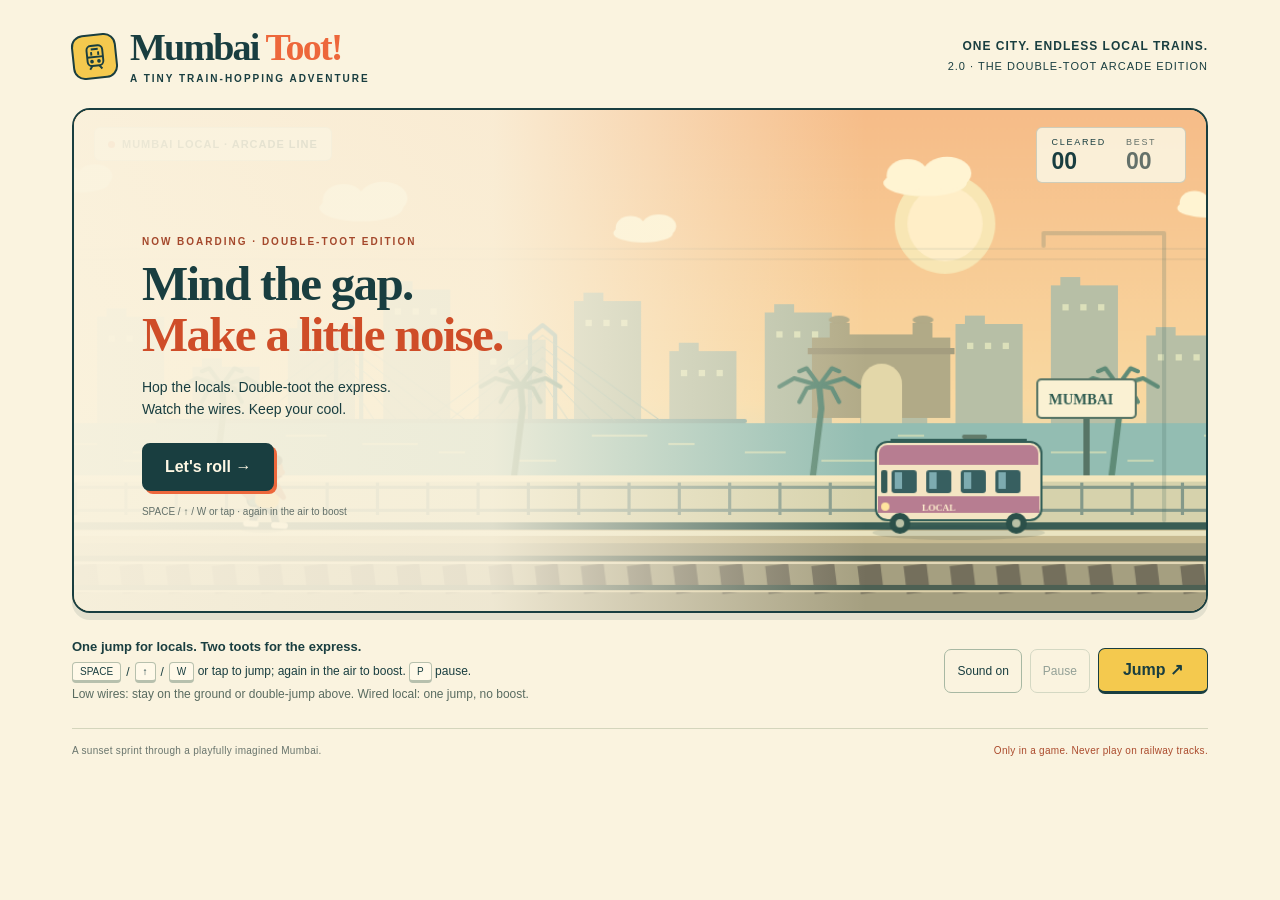
==== commit 1396b0ad: "[verified] fix: anchor live wires to trackside power poles" ====
--- a/Mumbai-Toot.html
+++ b/Mumbai-Toot.html
@@ -153,19 +153,51 @@
   return;
 }
 const c=['#b77d91','#4b8d86','#d98b46'][t.tint||0];rr(x,y,w,t.h-7,11,'#f4e5c3','#315e57');rr(x+3,y+3,w-6,19,[8,8,0,0],c);rect(x+2,y+52,w-4,16,c);for(let i=0;i<Math.floor((w-25)/33);i++){rr(x+15+i*33,y+27,24,22,3,'#375f60');rect(x+18+i*33,y+29,7,16,'#7dabb0');}rr(x+5,y+27,6,22,2,'#345b56');ellipse(x+9,y+62,4,4,'#ffe49e');rect(x+14,y-3,w-28,3,'#315e57');rr(x+w*.52,y-7,24,4,2,'#627b6a');for(const xx of [x+23,x+w-24]){ellipse(xx,396,10,10,'#2b5049');ellipse(xx,396,4,4,'#b9c1a6');}text('LOCAL',x+44,y+66,9,'#fff0ce');}
+function wirePoles(w){
+  // Trackside supports are scenery behind the running lane; only the cables zap.
+  const spans=w.paths.filter(path=>path.length>1&&path[0][0]===0&&path[path.length-1][0]===w.w);
+  if(!spans.length)return;
+  for(const side of [0,1]){
+    const anchorX=w.x+(side?w.w:0),out=side?1:-1,poleX=anchorX+out*22,baseY=390;
+    const ends=spans.map(path=>path[side?path.length-1:0]);
+    const topY=Math.min(...ends.map(p=>p[1]))-27;
+    // Weathered concrete footings and a braced steel mast, slightly tapered.
+    ellipse(poleX,baseY+2,19,4,'#254c4228');
+    rr(poleX-13,baseY-10,26,12,3,'#b9b99b','#526d5d');
+    line([[poleX,baseY-8],[poleX-out*3,topY]],'#3d6054',11);
+    line([[poleX-2,baseY-13],[poleX-out*3-1,topY+3]],'#81927a',4);
+    for(let y=topY+35;y<baseY-95;y+=43){
+      line([[poleX-5,y],[poleX+4,y]],'#334f45',2);
+      ellipse(poleX+1,y+4,1.5,1.5,'#d9d4ab');
+    }
+    // Each live span terminates on a crossarm and ribbed ceramic insulator.
+    for(const [,y] of ends){
+      line([[poleX,y+12],[anchorX-out*8,y+12]],'#38574b',6);
+      line([[poleX,y+38],[anchorX,y+12]],'#5e7561',3);
+      line([[anchorX,y],[anchorX,y+12]],'#4f5640',5);
+      for(const dy of [4,8,12])line([[anchorX-5,y+dy],[anchorX+5,y+dy]],'#f2dfaa',3);
+    }
+    // Familiar black/yellow bands and a small high-voltage warning plate.
+    for(let y=baseY-53;y<baseY-15;y+=12){
+      rect(poleX-5,y,10,6,'#dcb653');rect(poleX-5,y+6,10,6,'#3b4e3f');
+    }
+    rr(poleX-8,baseY-84,16,24,2,'#e8bd55','#3d5849');
+    line([[poleX+3,baseY-80],[poleX-3,baseY-72],[poleX+2,baseY-72],[poleX-3,baseY-64]],'#434632',2);
+  }
+}
 function wire(w){
   // Render the exact engine polylines, not a smoothed or invented collision line.
   for(let j=0;j<w.paths.length;j++){
     const points=w.paths[j].map(([dx,y])=>[w.x+dx,y]);if(points.length<2)continue;
     ctx.save();ctx.shadowColor='#ed9b44';ctx.shadowBlur=7;line(points,'#57392b',6);ctx.shadowBlur=0;line(points,'#aa6a39',2);ctx.restore();
-    for(const index of [0,points.length-1]){const [x,y]=points[index];rr(x-5,y-5,10,10,2,'#eed49a','#5c5741');line([[x-5,y-1],[x+5,y-1]],'#84663c',1);}
+    if(w.paths[j][0][0]===0&&w.paths[j][w.paths[j].length-1][0]===w.w)for(const index of [0,points.length-1]){const [x,y]=points[index];rr(x-5,y-5,10,10,2,'#eed49a','#5c5741');line([[x-5,y-1],[x+5,y-1]],'#84663c',1);}
     // Short sparks hang from actual vertices; their flicker reads as electricity.
     if(Math.sin(clock*19+j*2)>.15){const [x,y]=points[Math.floor(points.length/2)];line([[x,y+3],[x-3,y+9],[x+3,y+10],[x-1,y+17]],'#e9a343',3);line([[x,y+3],[x-3,y+9],[x+3,y+10],[x-1,y+17]],'#fff0b0',1);}
   }
 }
 function player(){const air=s.y<399.9,run=s.mode==='playing'?Math.sin(s.time*19):Math.sin(clock*3)*.2;ellipse(180,401,air?14:22,4,air?'#193e4018':'#193e4033');ctx.save();ctx.translate(180,s.y);ctx.rotate(air?-.13:.06);line([[0,-21],[-8-(air?7:run*8),-11],[-11-(air?9:run*10),-3]],'#244b4b',7);line([[3,-21],[10+(air?6:run*8),-13],[13+(air?3:run*11),-3]],'#244b4b',7);rr(-19-(air?9:run*10),-6,15,6,3,'#fff5d7');rr(8+(air?3:run*11),-6,16,6,3,'#fff5d7');rr(-16,-43,13,23,5,'#417c70','#244f49');rr(-9,-43,23,24,7,'#f2b43f');line([[8,-38],[air?19:18,-30],[air?25:12,-40]],'#ab6641',5);line([[-5,-38],[-15,-28],[-20,-32]],'#ab6641',5);ctx.fillStyle='#e05b39';ctx.beginPath();ctx.moveTo(-5,-44);ctx.lineTo(-29-Math.sin(clock*15)*3,-49);ctx.lineTo(-23,-39);ctx.closePath();ctx.fill();rr(-6,-47,14,6,2,'#e05b39');ellipse(4,-56,12,13,'#b9764a');ellipse(14,-54,4,3,'#b9764a');rr(-8,-70,23,10,5,'#273f3a');rect(-8,-62,7,7,'#273f3a');ellipse(10,-58,1.5,1.8,'#213f39');line([[11,-49],[15,-50]],'#753e2d',1.5);ctx.restore();
 if(tootAge<(boostToot?.72:.55)){ctx.save();const duration=boostToot?.72:.55;ctx.globalAlpha=1-tootAge/duration;const x=118-tootAge*35,y=s.y-31-tootAge*45;for(let i=0;i<(boostToot?5:3);i++)ellipse(x-i*11,y+i*6,9+i*2,7+i*2,boostToot?'#ffe6a0':'#f0cf7b');if(boostToot){for(let i=0;i<3;i++)line([[150-i*11,s.y+5+i*5],[146-i*11,s.y+14+i*7]],'#e79037',3);}ctx.translate(x-(boostToot?50:42),y-23);ctx.rotate(-.16);text(boostToot?'TOOT TOOT!':'toot!',0,0,boostToot?20:23,boostToot?'#a33f26':'#ba4c2e','Georgia');ctx.restore();}}
-function draw(){ctx.clearRect(0,0,1080,480);skyline(s.distance);if(s.mode==='ready')train({x:765,w:158,h:82,tint:0});for(const t of s.trains)train(t);for(const w of s.wires||[])wire(w);player();if(s.mode==='over')text(s.deathReason==='wire'?'ZAP!':'OOPS!',144,s.y-91,22,'#ac482c','Georgia');}
+function draw(){ctx.clearRect(0,0,1080,480);skyline(s.distance);for(const w of s.wires||[])wirePoles(w);if(s.mode==='ready')train({x:765,w:158,h:82,tint:0});for(const t of s.trains)train(t);for(const w of s.wires||[])wire(w);player();if(s.mode==='over')text(s.deathReason==='wire'?'ZAP!':'OOPS!',144,s.y-91,22,'#ac482c','Georgia');}
 function frame(now){const dt=last?Math.min((now-last)/1000,.05):0;last=now;const prev=s.mode;if(s.mode!=='paused'){clock+=dt;tootAge+=dt;}E.step(s,dt);if(s.cleared!==lastScore){lastScore=s.cleared;$('score').textContent=String(s.cleared).padStart(2,'0');beep('score');}if(prev==='playing'&&s.mode==='over'){beep('crash');if(s.cleared>best){best=s.cleared;$('best').textContent=String(best).padStart(2,'0');try{localStorage.setItem('mumbai-toot-best-v2',String(best));}catch{}}sync();$('announcement').textContent=`Run over. ${s.cleared} trains cleared. ${deathCopy()} Play again to retry.`;}hud();draw();requestAnimationFrame(frame);}
 window.mumbaiToot=Object.freeze({snapshot:()=>({...s,version:'2.0',trains:s.trains.map(t=>({...t})),wires:(s.wires||[]).map(w=>({...w,paths:w.paths.map(path=>path.map(point=>[...point]))})),warning:s.warning?{...s.warning}:null,best,sound,audioState:audio?.state||'not-started'})});sync();requestAnimationFrame(frame);
 })();</script></body></html>
